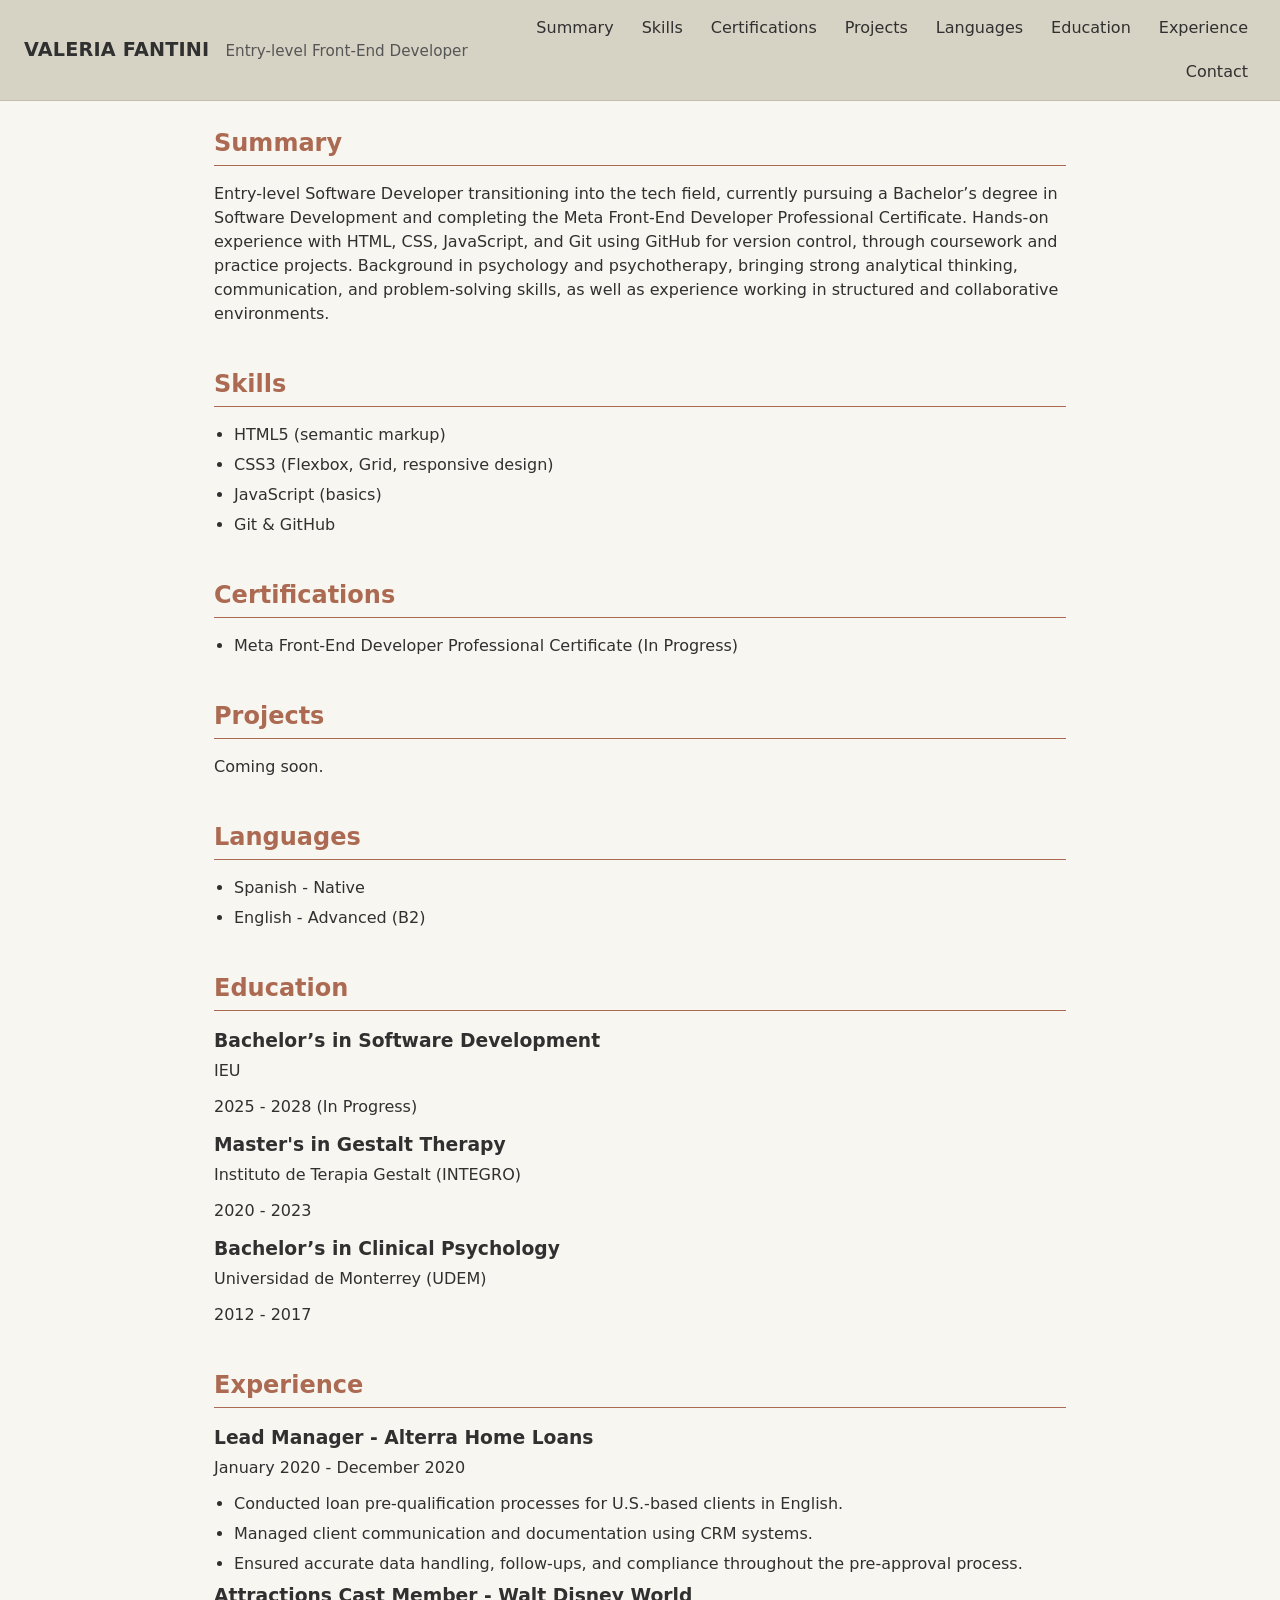
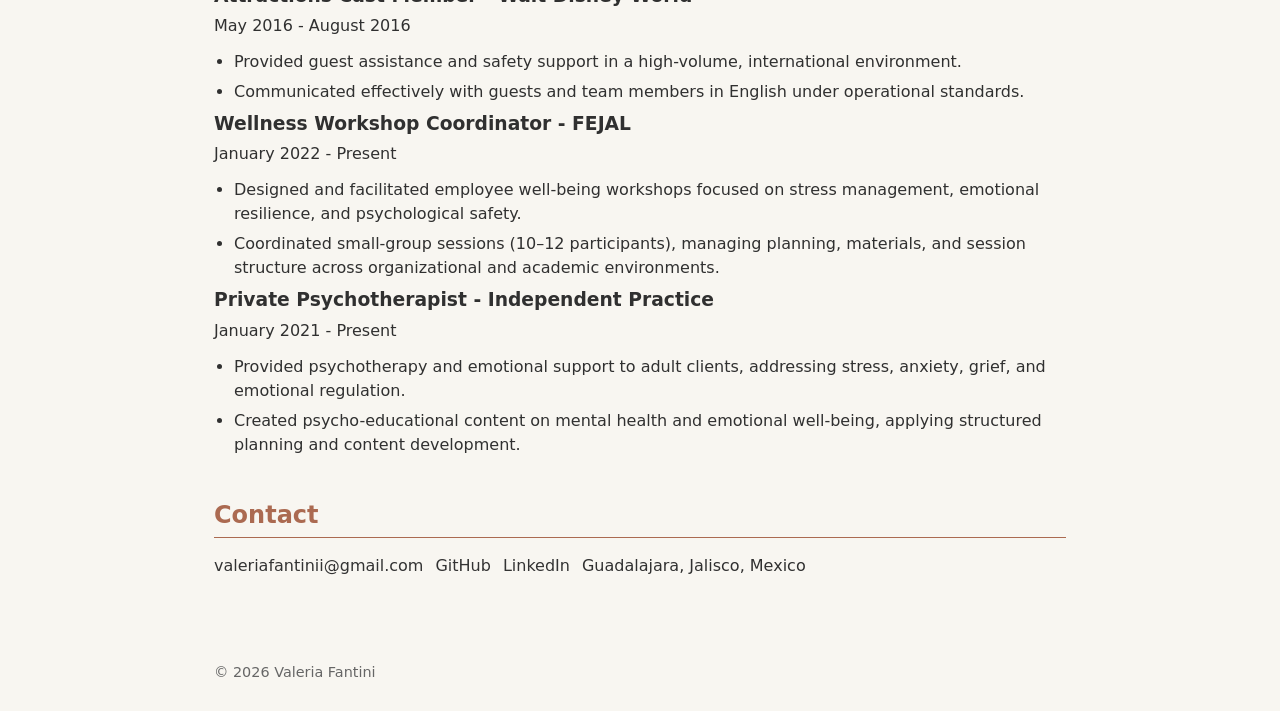
==== index.html @ aaa4d453 "rename main to index" ====
<!doctype html>
<html lang="en">
  <head>
    <meta charset="utf-8" />
    <meta name="viewport" content="width=device-width, initial-scale=1.0" />
    <meta
      name="description"
      content="Entry-level Front-End Developer CV. Semantic HTML, responsive CSS, JavaScript basics, and Git/GitHub. Based in Guadalajara, Mexico."
    />

    <title>CV Valeria Fantini</title>

    <link rel="stylesheet" href="main.css" />
  </head>

  <body>
    <header class="top-bar">
      <div class="top-bar__brand">
        <span class="top-bar__name">VALERIA FANTINI</span>
        <span class="top-bar__role">Entry-level Front-End Developer</span>
      </div>
      <nav class="top-bar__nav">
        <a href="#summary">Summary</a>
        <a href="#skills">Skills</a>
        <a href="#certifications">Certifications</a>
        <a href="#projects">Projects</a>
        <a href="#languages">Languages</a>
        <a href="#education">Education</a>
        <a href="#experience">Experience</a>
        <a href="#contact">Contact</a>
      </nav>
    </header>

    <main>
      <h1 class="visually-hidden">
        Valeria Fantini — Entry-level Front-End Developer
      </h1>
      <section id="summary">
        <h2>Summary</h2>
        <p>
          Entry-level Software Developer transitioning into the tech field,
          currently pursuing a Bachelor’s degree in Software Development and
          completing the Meta Front-End Developer Professional Certificate.
          Hands-on experience with HTML, CSS, JavaScript, and Git using GitHub
          for version control, through coursework and practice projects.
          Background in psychology and psychotherapy, bringing strong analytical
          thinking, communication, and problem-solving skills, as well as
          experience working in structured and collaborative environments.
        </p>
      </section>

      <section id="skills">
        <h2>Skills</h2>
        <ul>
          <li>HTML5 (semantic markup)</li>
          <li>CSS3 (Flexbox, Grid, responsive design)</li>
          <li>JavaScript (basics)</li>
          <li>Git & GitHub</li>
        </ul>
      </section>

      <section id="certifications">
        <h2>Certifications</h2>
        <ul>
          <li>
            Meta Front-End Developer Professional Certificate (In Progress)
          </li>
        </ul>
      </section>

      <section id="projects">
        <h2>Projects</h2>
        <p>Coming soon.</p>
      </section>

      <section id="languages">
        <h2>Languages</h2>
        <ul>
          <li>Spanish - Native</li>
          <li>English - Advanced (B2)</li>
        </ul>
      </section>

      <section id="education">
        <h2>Education</h2>
        <article>
          <h3>Bachelor’s in Software Development</h3>
          <p>IEU</p>
          <p>
            <time datetime="2025">2025</time> -
            <time datetime="2028">2028</time> (In Progress)
          </p>
        </article>

        <article>
          <h3>Master's in Gestalt Therapy</h3>
          <p>Instituto de Terapia Gestalt (INTEGRO)</p>
          <p>
            <time datetime="2020">2020</time> -
            <time datetime="2023">2023</time>
          </p>
        </article>

        <article>
          <h3>Bachelor’s in Clinical Psychology</h3>
          <p>Universidad de Monterrey (UDEM)</p>
          <p>
            <time datetime="2012">2012</time> -
            <time datetime="2017">2017</time>
          </p>
        </article>
      </section>

      <section id="experience">
        <h2>Experience</h2>
        <article>
          <h3>Lead Manager - Alterra Home Loans</h3>
          <p>
            <time datetime="2020-01">January 2020</time> -
            <time datetime="2020-12">December 2020</time>
          </p>
          <ul>
            <li>
              Conducted loan pre-qualification processes for U.S.-based clients
              in English.
            </li>
            <li>
              Managed client communication and documentation using CRM systems.
            </li>
            <li>
              Ensured accurate data handling, follow-ups, and compliance
              throughout the pre-approval process.
            </li>
          </ul>
        </article>

        <article>
          <h3>Attractions Cast Member - Walt Disney World</h3>
          <p>
            <time datetime="2016-05">May 2016</time> -
            <time datetime="2016-08">August 2016</time>
          </p>
          <ul>
            <li>
              Provided guest assistance and safety support in a high-volume,
              international environment.
            </li>
            <li>
              Communicated effectively with guests and team members in English
              under operational standards.
            </li>
          </ul>
        </article>

        <article>
          <h3>Wellness Workshop Coordinator - FEJAL</h3>
          <p><time datetime="2022-01">January 2022</time> - Present</p>
          <ul>
            <li>
              Designed and facilitated employee well-being workshops focused on
              stress management, emotional resilience, and psychological safety.
            </li>
            <li>
              Coordinated small-group sessions (10–12 participants), managing
              planning, materials, and session structure across organizational
              and academic environments.
            </li>
          </ul>
        </article>

        <article>
          <h3>Private Psychotherapist - Independent Practice</h3>
          <p><time datetime="2021-01">January 2021</time> - Present</p>
          <ul>
            <li>
              Provided psychotherapy and emotional support to adult clients,
              addressing stress, anxiety, grief, and emotional regulation.
            </li>
            <li>
              Created psycho-educational content on mental health and emotional
              well-being, applying structured planning and content development.
            </li>
          </ul>
        </article>
      </section>

      <section id="contact">
        <h2>Contact</h2>
        <address>
          <a href="mailto:valeriafantinii@gmail.com"
            >valeriafantinii@gmail.com</a
          >
          <a href="https://github.com/valeriafantinii">GitHub</a>
          <a href="https://www.linkedin.com/in/valeria-fantini">LinkedIn</a>
          Guadalajara, Jalisco, Mexico
        </address>
      </section>
    </main>

    <footer>
      <p>© <time datetime="2026">2026</time> Valeria Fantini</p>
    </footer>
  </body>
</html>
---- main.css ----
*,
*::before,
*::after {
  box-sizing: border-box;
}

body {
  margin: 0;
  font-family: system-ui, -apple-system, "Segoe UI", Roboto, Arial, sans-serif;
  line-height: 1.5;
  background-color: #f8f6f1;
  color: #303030;
}

main {
  max-width: 900px;
  margin: 0 auto;
  padding: 24px;
}


.top-bar {
  position: sticky;
  top: 0;
  z-index: 10;

  background-color: #d6d2c4;
  border-bottom: 1px solid #c2bdad;

  padding: 12px 24px;

  display: flex;
  align-items: center;
  justify-content: space-between;
  gap: 20px;
}


.top-bar__brand {
  display: flex;
  align-items: baseline;
  gap: 16px;
  white-space: nowrap;
}

.top-bar__name {
  font-weight: 800;
  font-size: 1.2rem;
  letter-spacing: 0.2px;
}

.top-bar__role {
  font-size: 0.95rem;
  color: #555;
}

.top-bar__nav {
  display: flex;
  flex-wrap: wrap;
  gap: 12px;
  justify-content: flex-end;
}

.top-bar__nav a {
  text-decoration: none;
  color: #303030;
  font-weight: 500;
  padding: 4px 8px;
  border-radius: 4px;
}

.top-bar__nav a:hover {
  background-color: #c2bdad;
}

.top-bar__nav a:focus-visible {
  outline: 2px solid #999;
  outline-offset: 2px;
}

section {
  scroll-margin-top: 90px;
}


section {
  margin-bottom: 40px;
}

h2 {
  margin: 0 0 16px;
  border-bottom: 1px solid #ab6a51;
  padding-bottom: 4px;
  color: #ab6a51;
}


h3 {
  margin: 0 0 4px;
}

p {
  margin: 4px 0 12px;
}

ul {
  margin: 8px 0 0;
  padding-left: 20px;
}

li {
  margin-bottom: 6px;
}


address {
  font-style: normal;
  display: flex;
  flex-wrap: wrap;
  gap: 12px;
  align-items: center;
}

address a {
  color: #333;
  text-decoration: none;
}

address a:hover {
  text-decoration: underline;
}


footer {
  max-width: 900px;
  margin: 0 auto;
  padding: 16px 24px;
  font-size: 0.9rem;
  color: #666;
}

.visually-hidden {
  position: absolute;
  width: 1px;
  height: 1px;
  padding: 0;
  margin: -1px;
  overflow: hidden;
  clip: rect(0, 0, 0, 0);
  white-space: nowrap;
  border: 0;
}

@media (max-width: 700px) {
  .top-bar {
    flex-direction: column;
    align-items: flex-start;
  }

  .top-bar__brand {
    white-space: normal;
  }

  .top-bar__nav {
    justify-content: flex-start;
  }
}

@media (max-width: 600px) {
  .top-bar {
    padding: 10px 16px;
  }

  main {
    padding: 16px;
  }

  .top-bar__name {
    font-size: 1.05rem;
  }
}
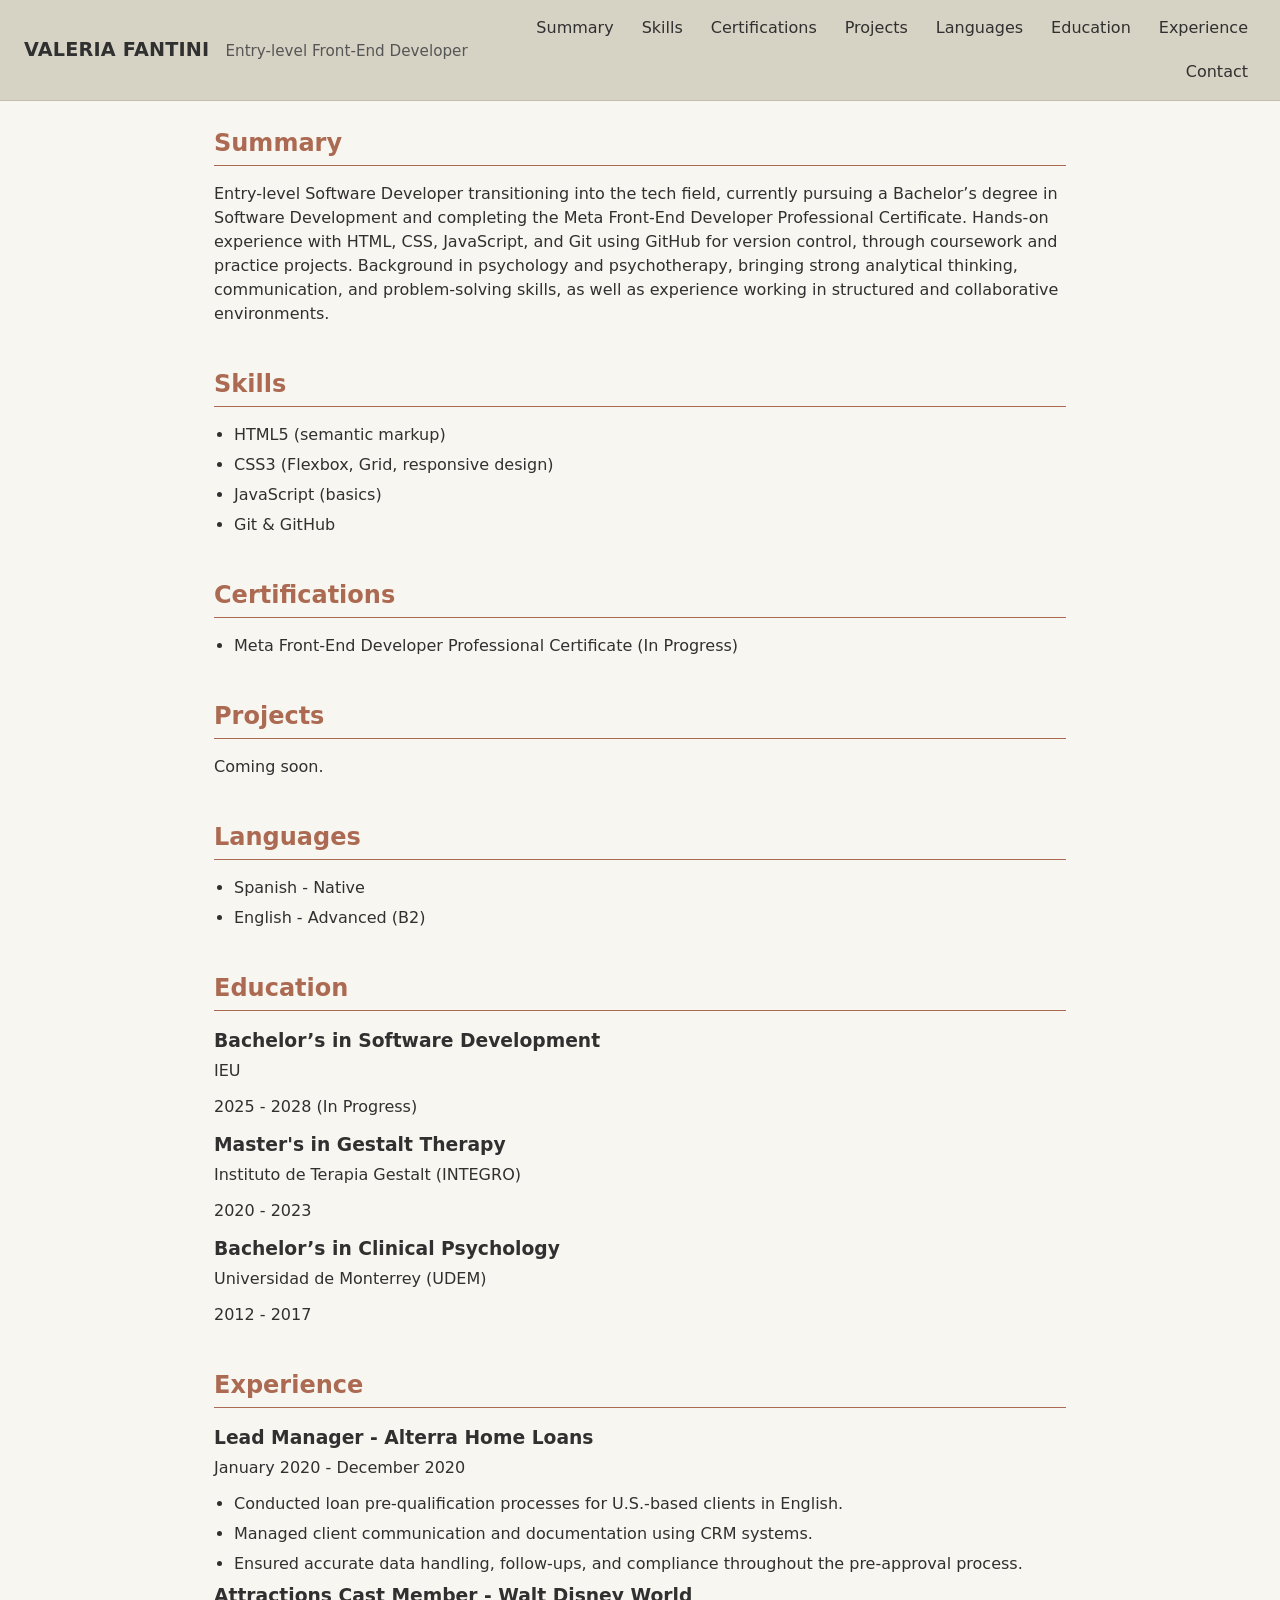
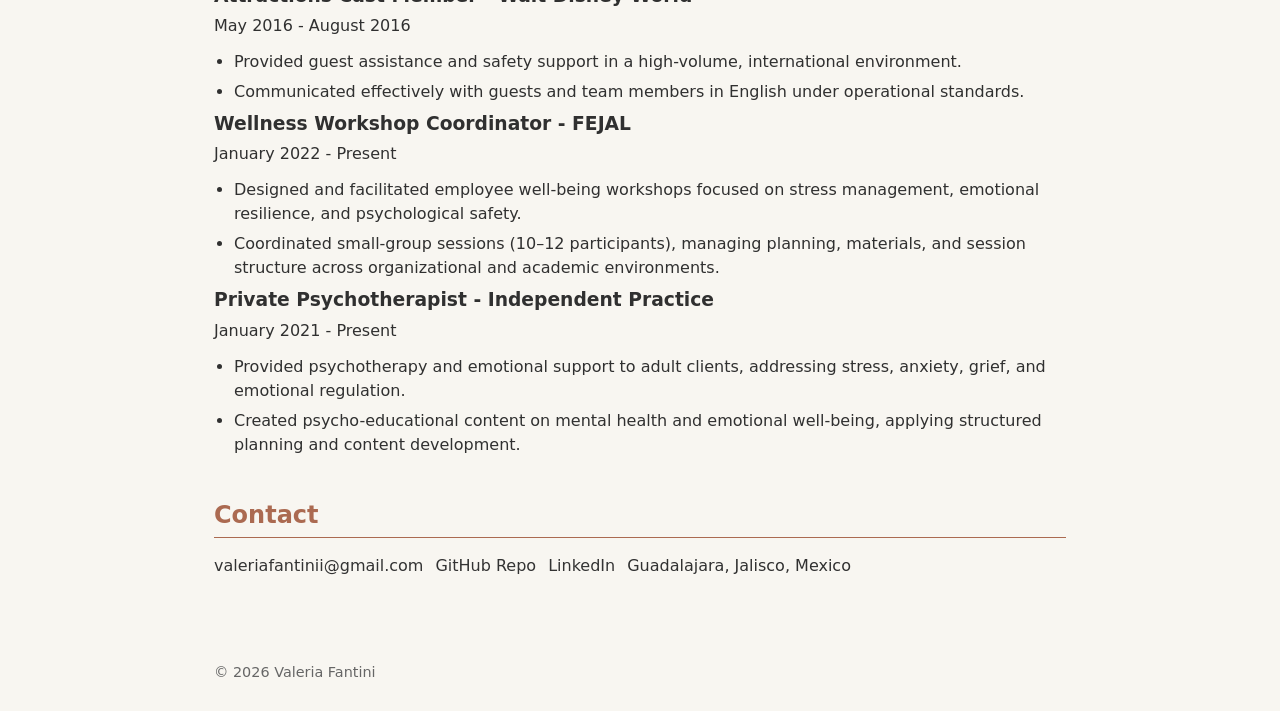
==== commit d3a8daf8: "update contact" ====
--- a/index.html
+++ b/index.html
@@ -190,7 +190,7 @@
           <a href="mailto:valeriafantinii@gmail.com"
             >valeriafantinii@gmail.com</a
           >
-          <a href="https://github.com/valeriafantinii">GitHub</a>
+          <a href="https://github.com/valeriafantinii">GitHub Repo</a>
           <a href="https://www.linkedin.com/in/valeria-fantini">LinkedIn</a>
           Guadalajara, Jalisco, Mexico
         </address>
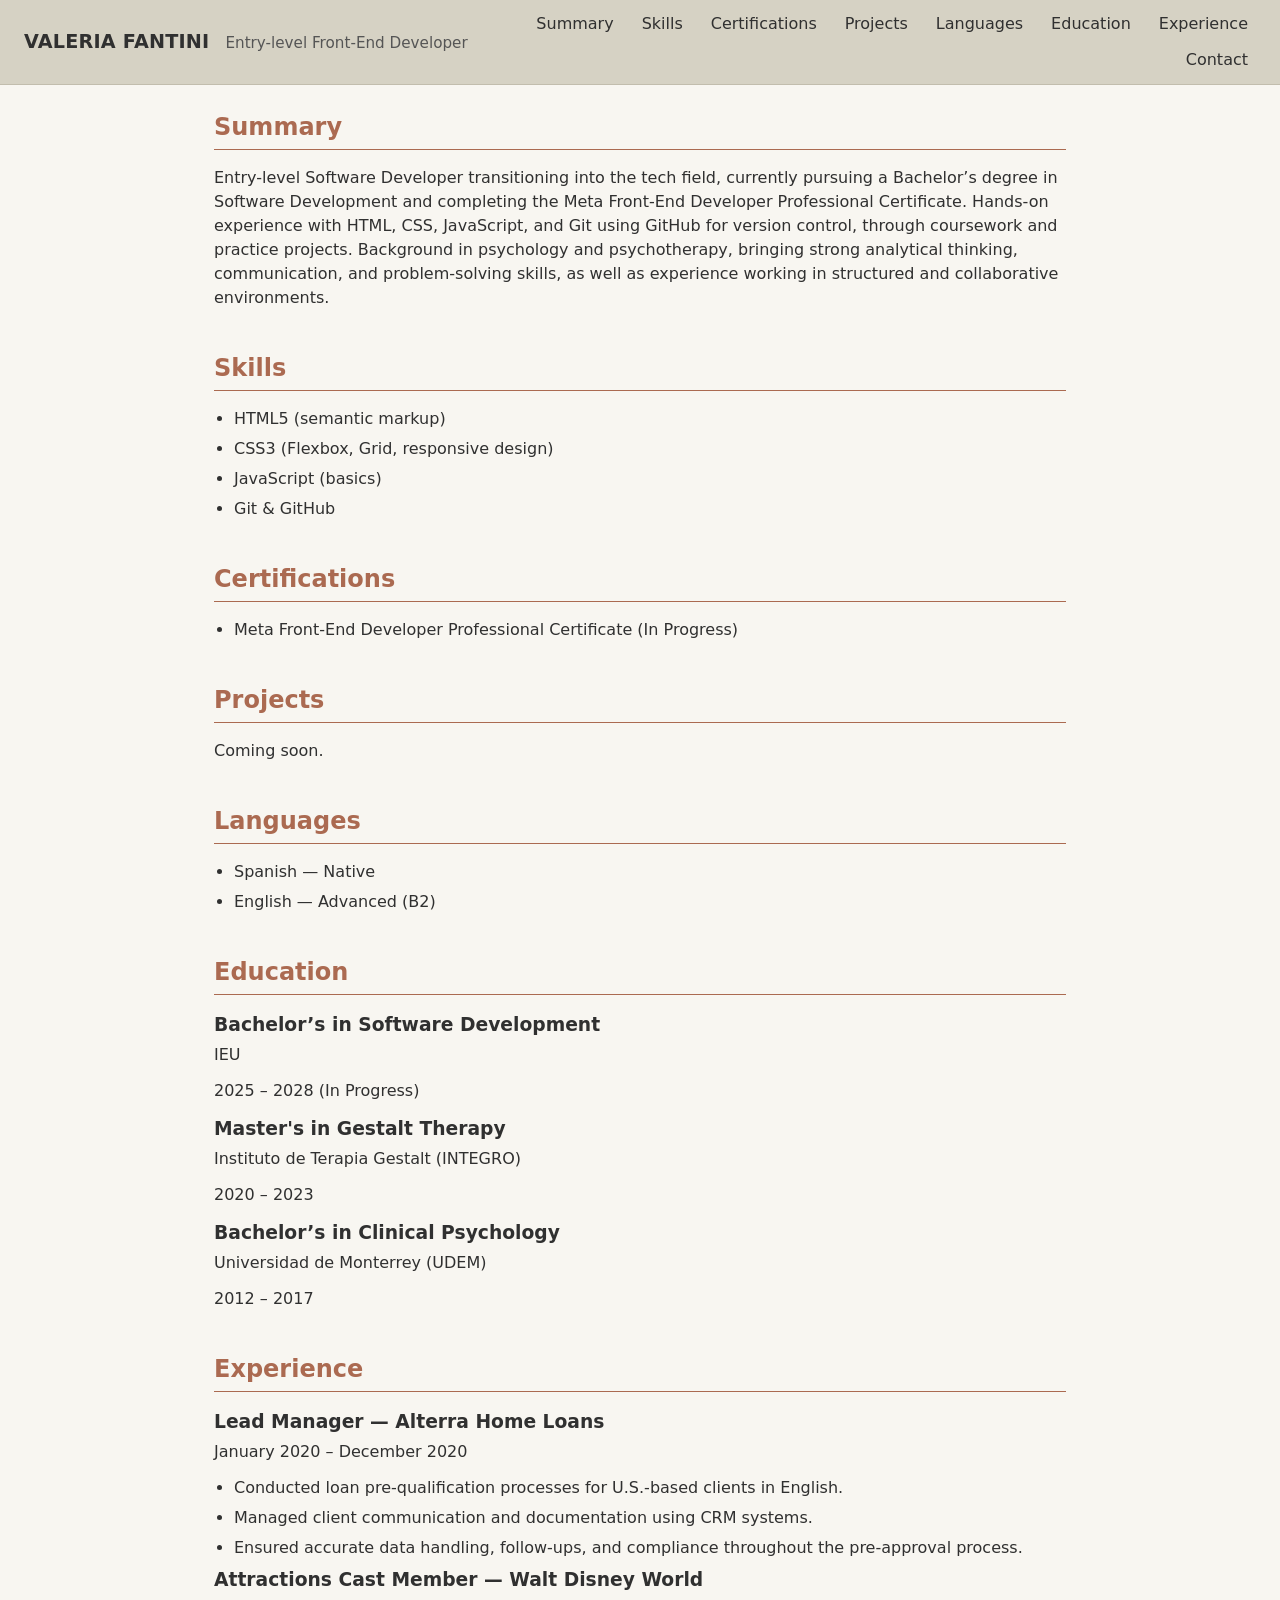
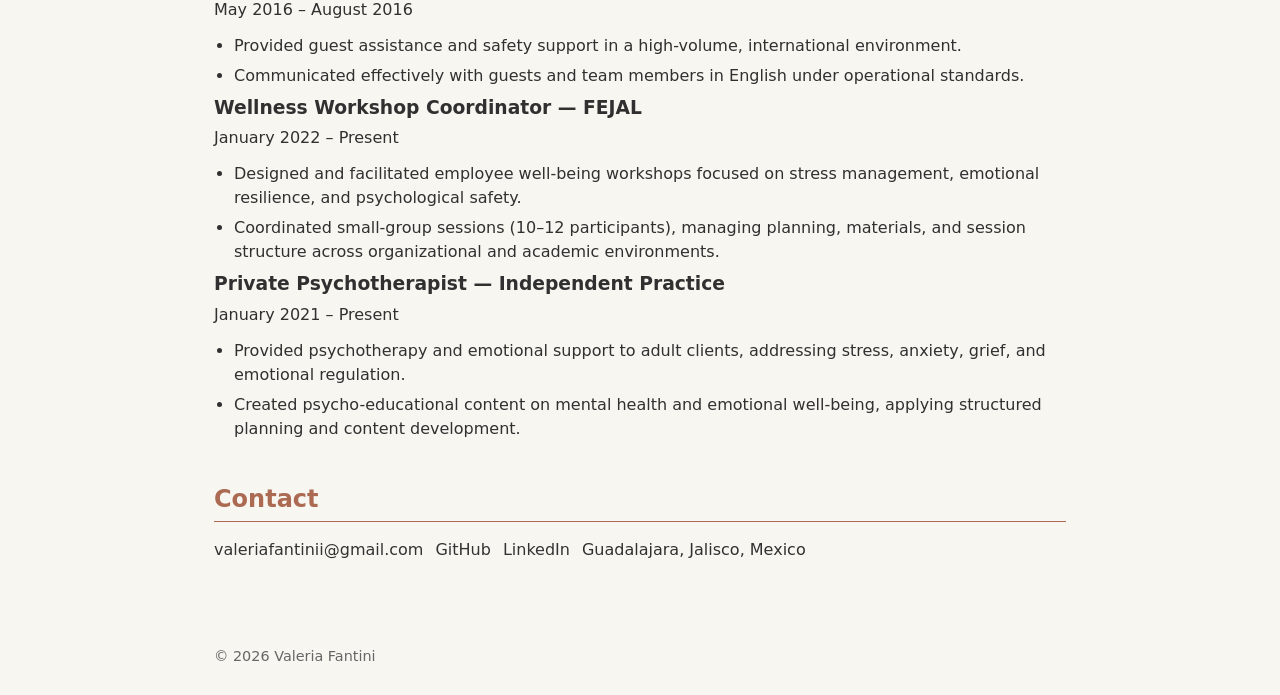
==== commit 371f30f1: "updated changes" ====
--- a/index.html
+++ b/index.html
@@ -8,7 +8,7 @@
       content="Entry-level Front-End Developer CV. Semantic HTML, responsive CSS, JavaScript basics, and Git/GitHub. Based in Guadalajara, Mexico."
     />
 
-    <title>CV Valeria Fantini</title>
+    <title>Valeria Fantini | CV</title>
 
     <link rel="stylesheet" href="main.css" />
   </head>
@@ -19,24 +19,29 @@
         <span class="top-bar__name">VALERIA FANTINI</span>
         <span class="top-bar__role">Entry-level Front-End Developer</span>
       </div>
-      <nav class="top-bar__nav">
-        <a href="#summary">Summary</a>
-        <a href="#skills">Skills</a>
-        <a href="#certifications">Certifications</a>
-        <a href="#projects">Projects</a>
-        <a href="#languages">Languages</a>
-        <a href="#education">Education</a>
-        <a href="#experience">Experience</a>
-        <a href="#contact">Contact</a>
+
+      <nav class="top-bar__nav" aria-label="Primary">
+        <ul>
+          <li><a href="#summary">Summary</a></li>
+          <li><a href="#skills">Skills</a></li>
+          <li><a href="#certifications">Certifications</a></li>
+          <li><a href="#projects">Projects</a></li>
+          <li><a href="#languages">Languages</a></li>
+          <li><a href="#education">Education</a></li>
+          <li><a href="#experience">Experience</a></li>
+          <li><a href="#contact">Contact</a></li>
+        </ul>
       </nav>
     </header>
 
     <main>
+      <!-- SEO + accesibilidad: un solo H1 claro -->
       <h1 class="visually-hidden">
         Valeria Fantini — Entry-level Front-End Developer
       </h1>
-      <section id="summary">
-        <h2>Summary</h2>
+
+      <section id="summary" aria-labelledby="summary-title">
+        <h2 id="summary-title">Summary</h2>
         <p>
           Entry-level Software Developer transitioning into the tech field,
           currently pursuing a Bachelor’s degree in Software Development and
@@ -49,18 +54,18 @@
         </p>
       </section>
 
-      <section id="skills">
-        <h2>Skills</h2>
+      <section id="skills" aria-labelledby="skills-title">
+        <h2 id="skills-title">Skills</h2>
         <ul>
           <li>HTML5 (semantic markup)</li>
           <li>CSS3 (Flexbox, Grid, responsive design)</li>
           <li>JavaScript (basics)</li>
-          <li>Git & GitHub</li>
-        </ul>
-      </section>
-
-      <section id="certifications">
-        <h2>Certifications</h2>
+          <li>Git &amp; GitHub</li>
+        </ul>
+      </section>
+
+      <section id="certifications" aria-labelledby="certifications-title">
+        <h2 id="certifications-title">Certifications</h2>
         <ul>
           <li>
             Meta Front-End Developer Professional Certificate (In Progress)
@@ -68,26 +73,27 @@
         </ul>
       </section>
 
-      <section id="projects">
-        <h2>Projects</h2>
+      <section id="projects" aria-labelledby="projects-title">
+        <h2 id="projects-title">Projects</h2>
         <p>Coming soon.</p>
       </section>
 
-      <section id="languages">
-        <h2>Languages</h2>
-        <ul>
-          <li>Spanish - Native</li>
-          <li>English - Advanced (B2)</li>
-        </ul>
-      </section>
-
-      <section id="education">
-        <h2>Education</h2>
+      <section id="languages" aria-labelledby="languages-title">
+        <h2 id="languages-title">Languages</h2>
+        <ul>
+          <li>Spanish — Native</li>
+          <li>English — Advanced (B2)</li>
+        </ul>
+      </section>
+
+      <section id="education" aria-labelledby="education-title">
+        <h2 id="education-title">Education</h2>
+
         <article>
           <h3>Bachelor’s in Software Development</h3>
           <p>IEU</p>
           <p>
-            <time datetime="2025">2025</time> -
+            <time datetime="2025">2025</time> –
             <time datetime="2028">2028</time> (In Progress)
           </p>
         </article>
@@ -96,7 +102,7 @@
           <h3>Master's in Gestalt Therapy</h3>
           <p>Instituto de Terapia Gestalt (INTEGRO)</p>
           <p>
-            <time datetime="2020">2020</time> -
+            <time datetime="2020">2020</time> –
             <time datetime="2023">2023</time>
           </p>
         </article>
@@ -105,18 +111,19 @@
           <h3>Bachelor’s in Clinical Psychology</h3>
           <p>Universidad de Monterrey (UDEM)</p>
           <p>
-            <time datetime="2012">2012</time> -
+            <time datetime="2012">2012</time> –
             <time datetime="2017">2017</time>
           </p>
         </article>
       </section>
 
-      <section id="experience">
-        <h2>Experience</h2>
-        <article>
-          <h3>Lead Manager - Alterra Home Loans</h3>
-          <p>
-            <time datetime="2020-01">January 2020</time> -
+      <section id="experience" aria-labelledby="experience-title">
+        <h2 id="experience-title">Experience</h2>
+
+        <article>
+          <h3>Lead Manager — Alterra Home Loans</h3>
+          <p>
+            <time datetime="2020-01">January 2020</time> –
             <time datetime="2020-12">December 2020</time>
           </p>
           <ul>
@@ -135,9 +142,9 @@
         </article>
 
         <article>
-          <h3>Attractions Cast Member - Walt Disney World</h3>
-          <p>
-            <time datetime="2016-05">May 2016</time> -
+          <h3>Attractions Cast Member — Walt Disney World</h3>
+          <p>
+            <time datetime="2016-05">May 2016</time> –
             <time datetime="2016-08">August 2016</time>
           </p>
           <ul>
@@ -153,8 +160,8 @@
         </article>
 
         <article>
-          <h3>Wellness Workshop Coordinator - FEJAL</h3>
-          <p><time datetime="2022-01">January 2022</time> - Present</p>
+          <h3>Wellness Workshop Coordinator — FEJAL</h3>
+          <p><time datetime="2022-01">January 2022</time> – Present</p>
           <ul>
             <li>
               Designed and facilitated employee well-being workshops focused on
@@ -169,8 +176,8 @@
         </article>
 
         <article>
-          <h3>Private Psychotherapist - Independent Practice</h3>
-          <p><time datetime="2021-01">January 2021</time> - Present</p>
+          <h3>Private Psychotherapist — Independent Practice</h3>
+          <p><time datetime="2021-01">January 2021</time> – Present</p>
           <ul>
             <li>
               Provided psychotherapy and emotional support to adult clients,
@@ -184,15 +191,21 @@
         </article>
       </section>
 
-      <section id="contact">
-        <h2>Contact</h2>
+      <section id="contact" aria-labelledby="contact-title">
+        <h2 id="contact-title">Contact</h2>
         <address>
-          <a href="mailto:valeriafantinii@gmail.com"
-            >valeriafantinii@gmail.com</a
-          >
-          <a href="https://github.com/valeriafantinii">GitHub Repo</a>
-          <a href="https://www.linkedin.com/in/valeria-fantini">LinkedIn</a>
-          Guadalajara, Jalisco, Mexico
+          <p>
+            <a href="mailto:valeriafantinii@gmail.com"
+              >valeriafantinii@gmail.com</a
+            >
+          </p>
+          <p>
+            <a href="https://github.com/valeriafantinii">GitHub</a>
+          </p>
+          <p>
+            <a href="https://www.linkedin.com/in/valeria-fantini">LinkedIn</a>
+          </p>
+          <p>Guadalajara, Jalisco, Mexico</p>
         </address>
       </section>
     </main>
--- a/main.css
+++ b/main.css
@@ -1,4 +1,3 @@
-
 *,
 *::before,
 *::after {
@@ -19,7 +18,7 @@
   padding: 24px;
 }
 
-
+/* Top bar */
 .top-bar {
   position: sticky;
   top: 0;
@@ -35,7 +34,6 @@
   justify-content: space-between;
   gap: 20px;
 }
-
 
 .top-bar__brand {
   display: flex;
@@ -55,11 +53,20 @@
   color: #555;
 }
 
-.top-bar__nav {
+/* Nav (HTML semántico con ul/li) */
+.top-bar__nav ul {
+  list-style: none;
+  margin: 0;
+  padding: 0;
+
   display: flex;
   flex-wrap: wrap;
   gap: 12px;
   justify-content: flex-end;
+}
+
+.top-bar__nav li {
+  margin: 0;
 }
 
 .top-bar__nav a {
@@ -79,15 +86,13 @@
   outline-offset: 2px;
 }
 
+/* Sections */
 section {
-  scroll-margin-top: 90px;
-}
-
-
-section {
+  scroll-margin-top: 120px;
   margin-bottom: 40px;
 }
 
+/* Headings */
 h2 {
   margin: 0 0 16px;
   border-bottom: 1px solid #ab6a51;
@@ -95,11 +100,11 @@
   color: #ab6a51;
 }
 
-
 h3 {
   margin: 0 0 4px;
 }
 
+/* Text */
 p {
   margin: 4px 0 12px;
 }
@@ -113,13 +118,17 @@
   margin-bottom: 6px;
 }
 
-
+/* Contact */
 address {
   font-style: normal;
   display: flex;
   flex-wrap: wrap;
   gap: 12px;
   align-items: center;
+}
+
+address p {
+  margin: 0;
 }
 
 address a {
@@ -131,7 +140,7 @@
   text-decoration: underline;
 }
 
-
+/* Footer */
 footer {
   max-width: 900px;
   margin: 0 auto;
@@ -140,6 +149,7 @@
   color: #666;
 }
 
+/* Utility */
 .visually-hidden {
   position: absolute;
   width: 1px;
@@ -152,6 +162,7 @@
   border: 0;
 }
 
+/* Responsive */
 @media (max-width: 700px) {
   .top-bar {
     flex-direction: column;
@@ -162,7 +173,7 @@
     white-space: normal;
   }
 
-  .top-bar__nav {
+  .top-bar__nav ul {
     justify-content: flex-start;
   }
 }
@@ -179,4 +190,10 @@
   .top-bar__name {
     font-size: 1.05rem;
   }
+
+  address {
+    flex-direction: column;
+    align-items: flex-start;
+    gap: 6px;
+  }
 }
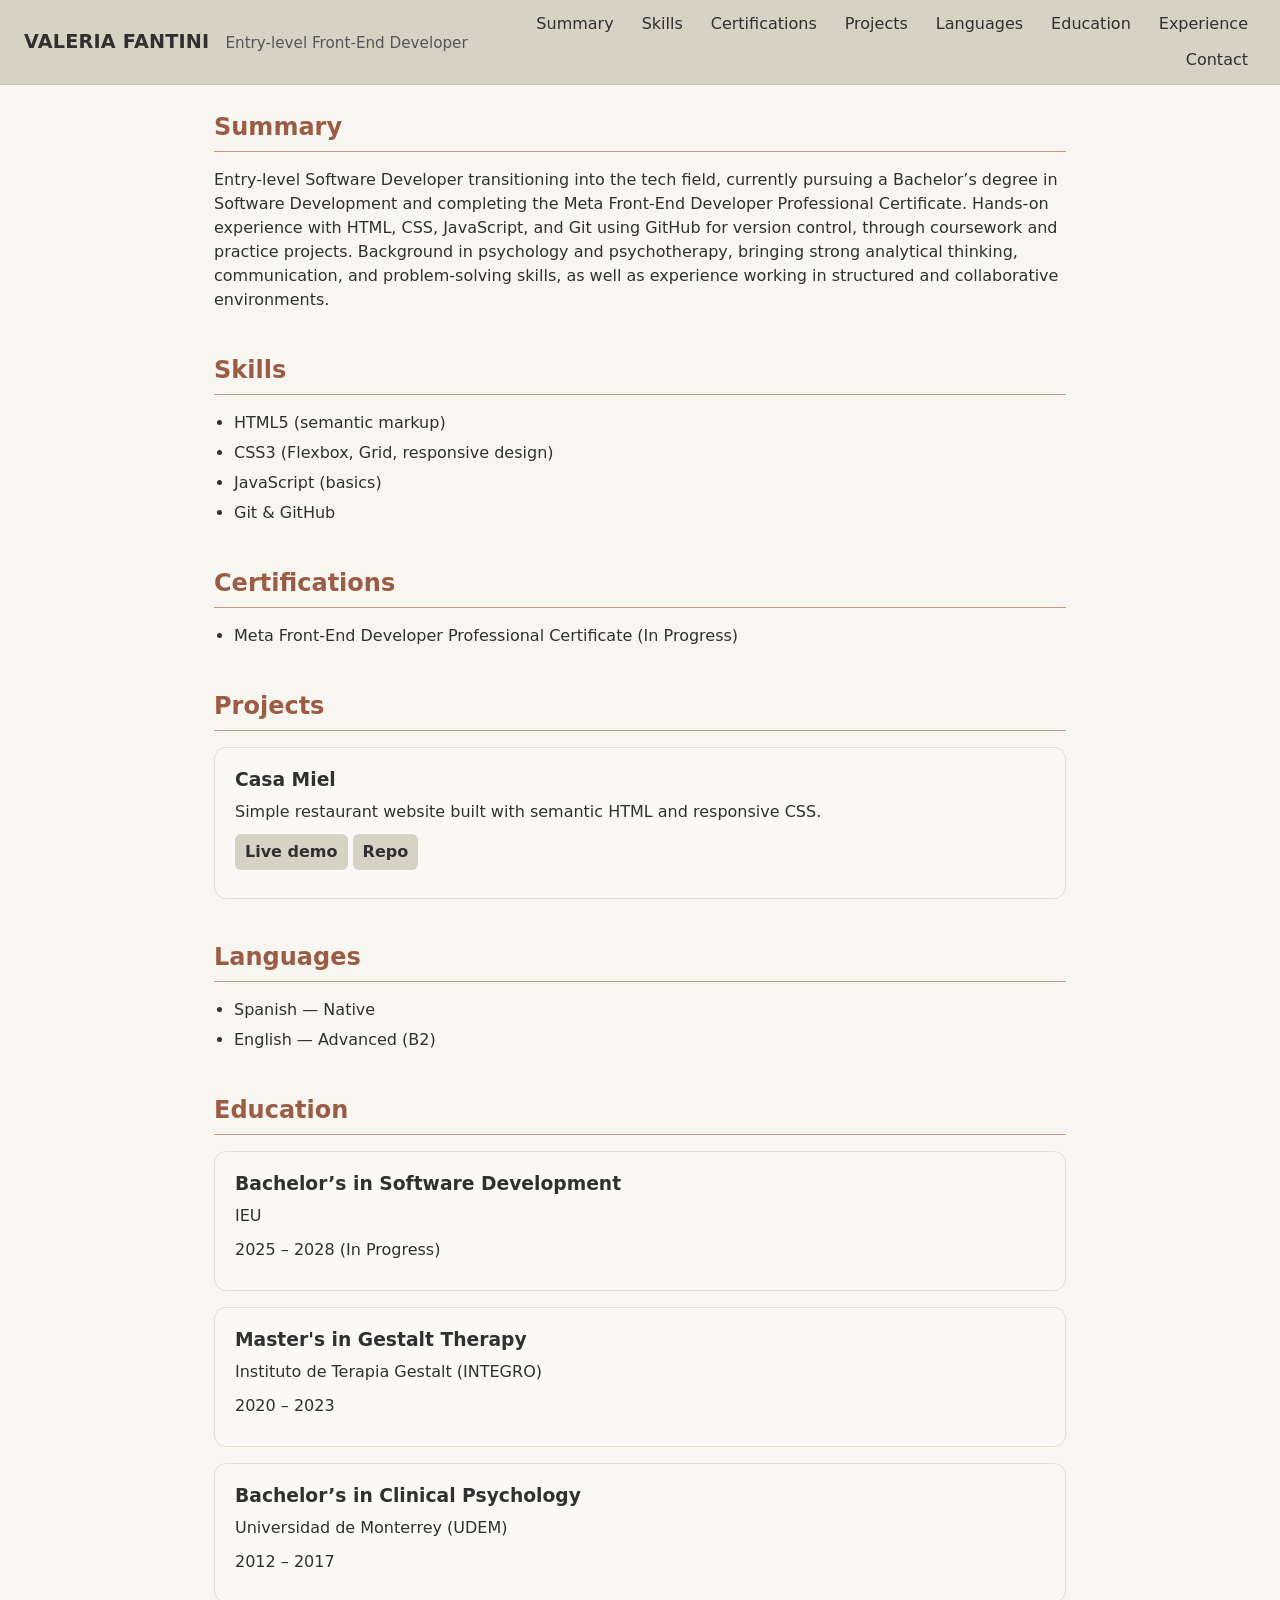
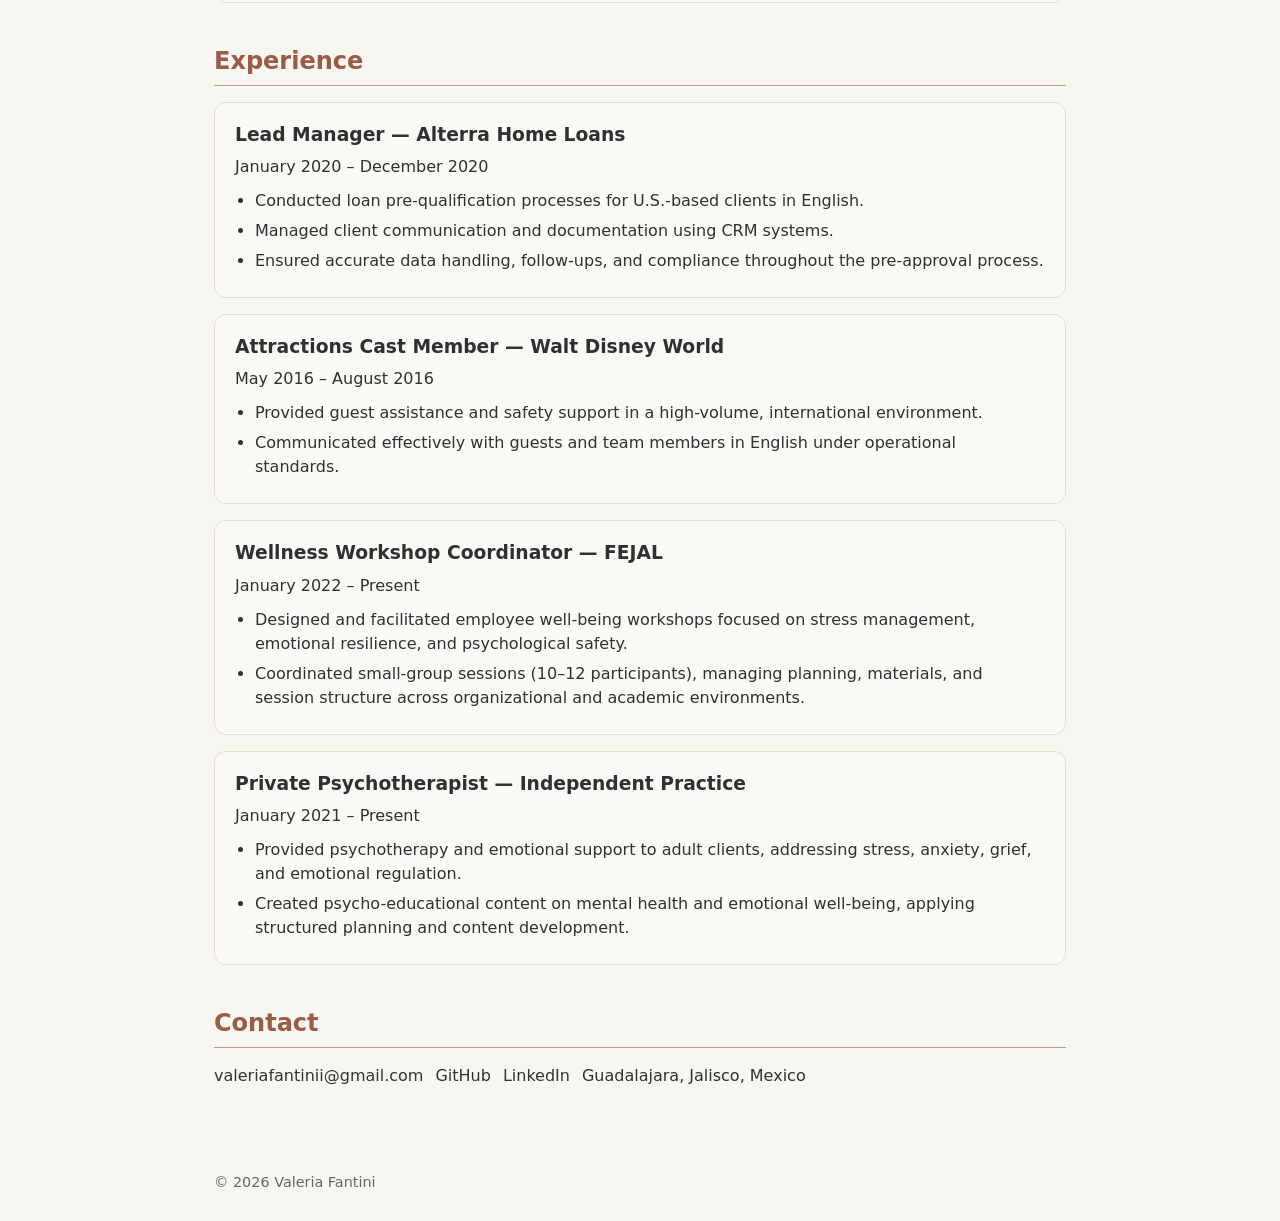
==== commit b2c128fa: "more changes" ====
--- a/index.html
+++ b/index.html
@@ -75,7 +75,27 @@
 
       <section id="projects" aria-labelledby="projects-title">
         <h2 id="projects-title">Projects</h2>
-        <p>Coming soon.</p>
+        <article>
+          <h3>Casa Miel</h3>
+          <p>
+            Simple restaurant website built with semantic HTML and responsive
+            CSS.
+          </p>
+          <p>
+            <a
+              href="https://valeriafantinii.github.io/restaurant-menu/"
+              target="_blank"
+              rel="noopener noreferrer"
+              >Live demo</a
+            >
+            <a
+              href="https://github.com/valeriafantinii/restaurant-menu"
+              target="_blank"
+              rel="noopener noreferrer"
+              >Repo</a
+            >
+          </p>
+        </article>
       </section>
 
       <section id="languages" aria-labelledby="languages-title">
--- a/main.css
+++ b/main.css
@@ -95,14 +95,19 @@
 /* Headings */
 h2 {
   margin: 0 0 16px;
-  border-bottom: 1px solid #ab6a51;
-  padding-bottom: 4px;
-  color: #ab6a51;
-}
+  border-bottom: 1px solid #c89b88;
+  padding-bottom: 6px;
+  color: #9b5c45;
+  font-weight: 700;
+}
+
 
 h3 {
-  margin: 0 0 4px;
-}
+  margin: 0 0 6px;
+  color: #303030;
+  font-weight: 600;
+}
+
 
 /* Text */
 p {
@@ -197,3 +202,40 @@
     gap: 6px;
   }
 }
+
+/* ===== Cards para Projects / Education / Experience ===== */
+section > article {
+  background-color: #faf9f6;
+  border: 1px solid #e6dfd1;
+  border-radius: 12px;
+  padding: 18px 20px;
+  margin-top: 16px;
+}
+
+section > article + article {
+  margin-top: 16px;
+}
+
+/* Que los textos dentro de article respiren bonito */
+section > article p {
+  margin: 6px 0 10px;
+}
+
+section > article ul {
+  margin-top: 8px;
+}
+
+/* ===== Link de Projects como botón simple (no azul default) ===== */
+#projects a {
+  display: inline-block;
+  padding: 6px 10px;
+  border-radius: 6px;
+  background-color: #d6d2c4;
+  color: #303030;
+  text-decoration: none;
+  font-weight: 600;
+}
+
+#projects a:hover {
+  background-color: #c2bdad;
+}
